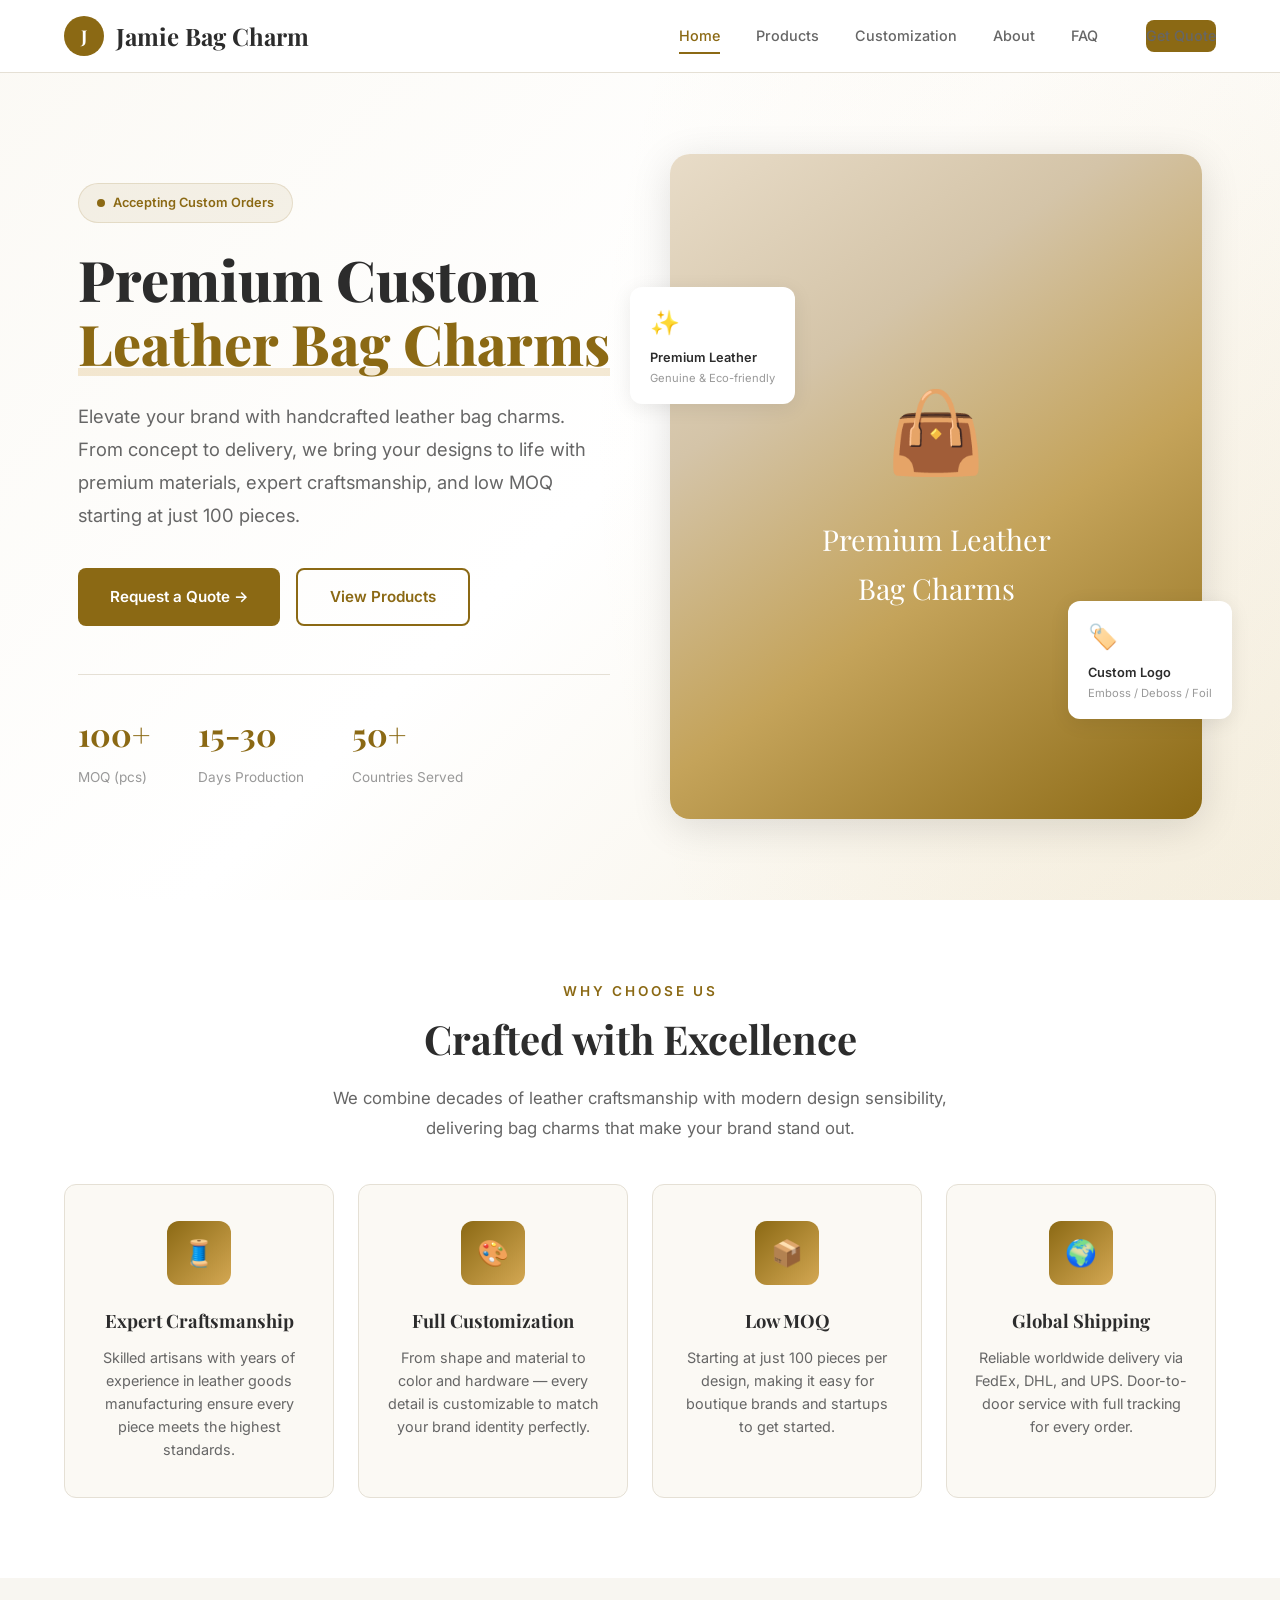
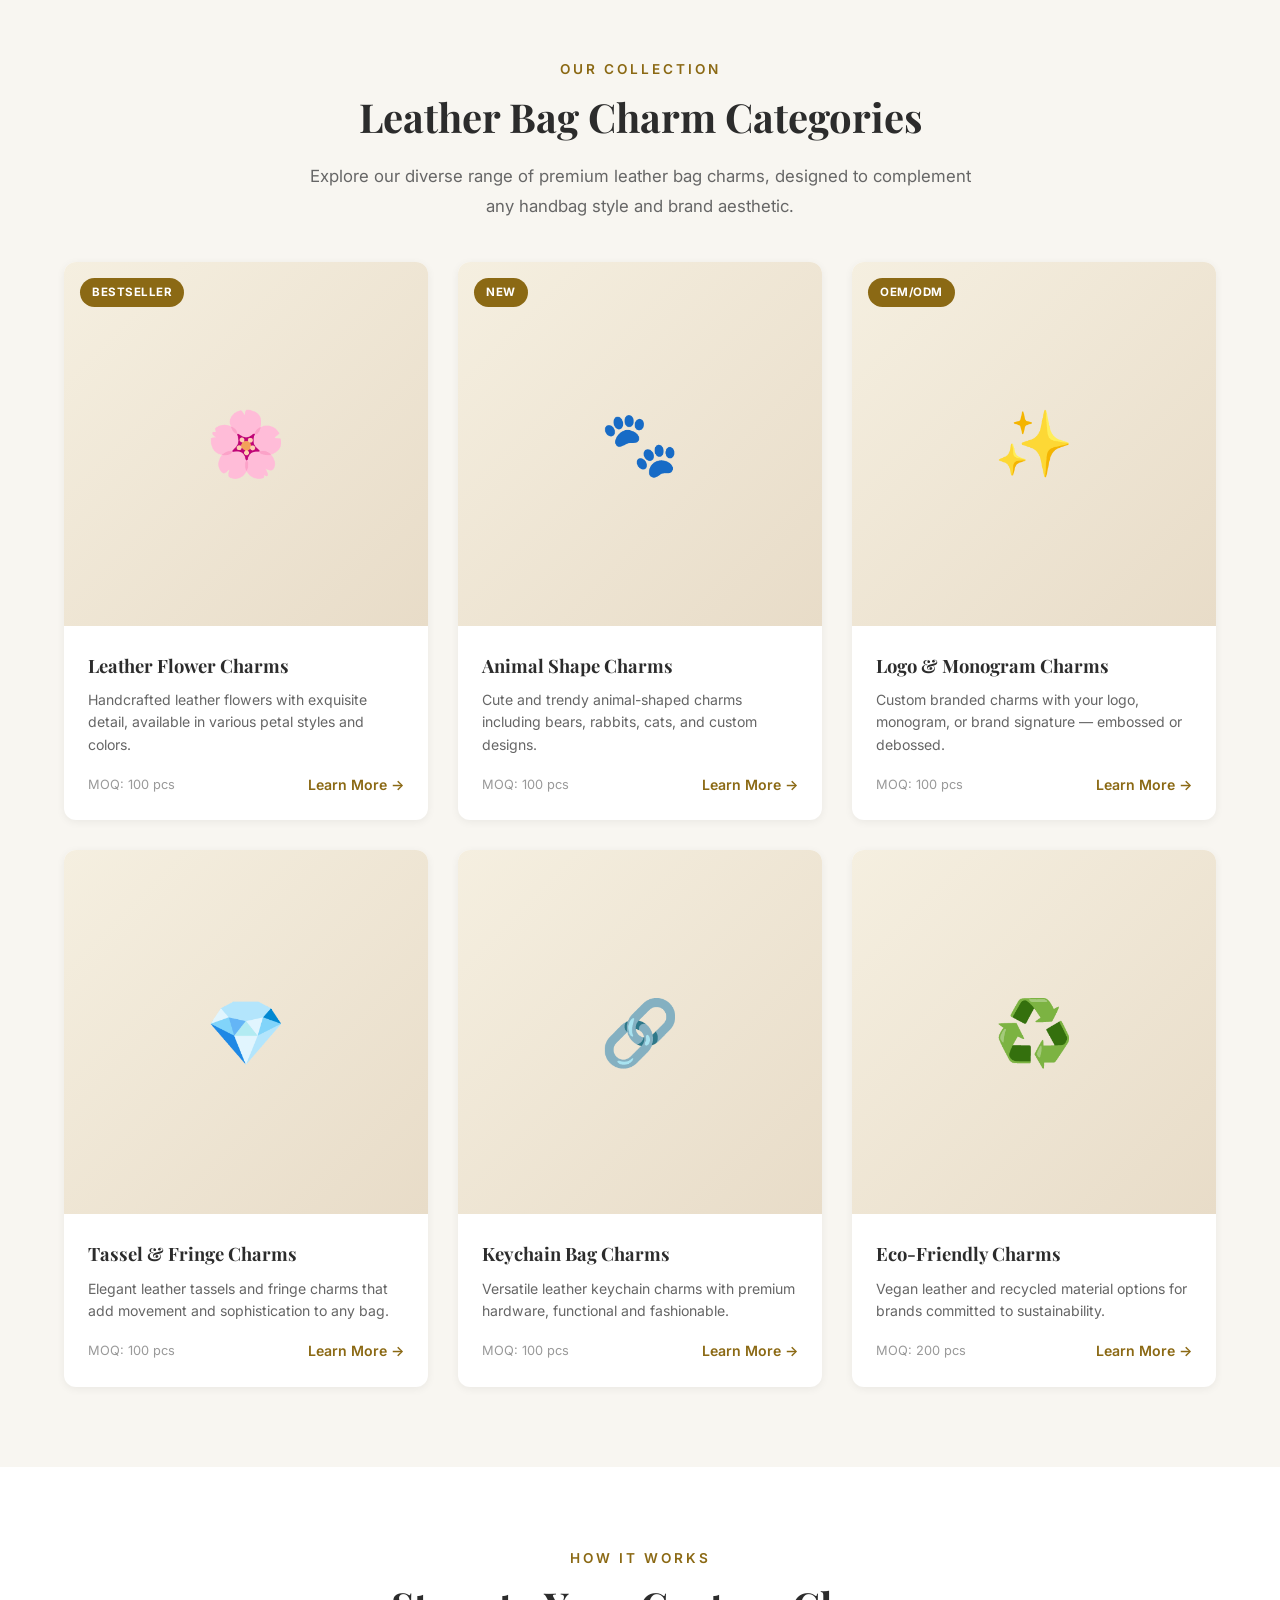
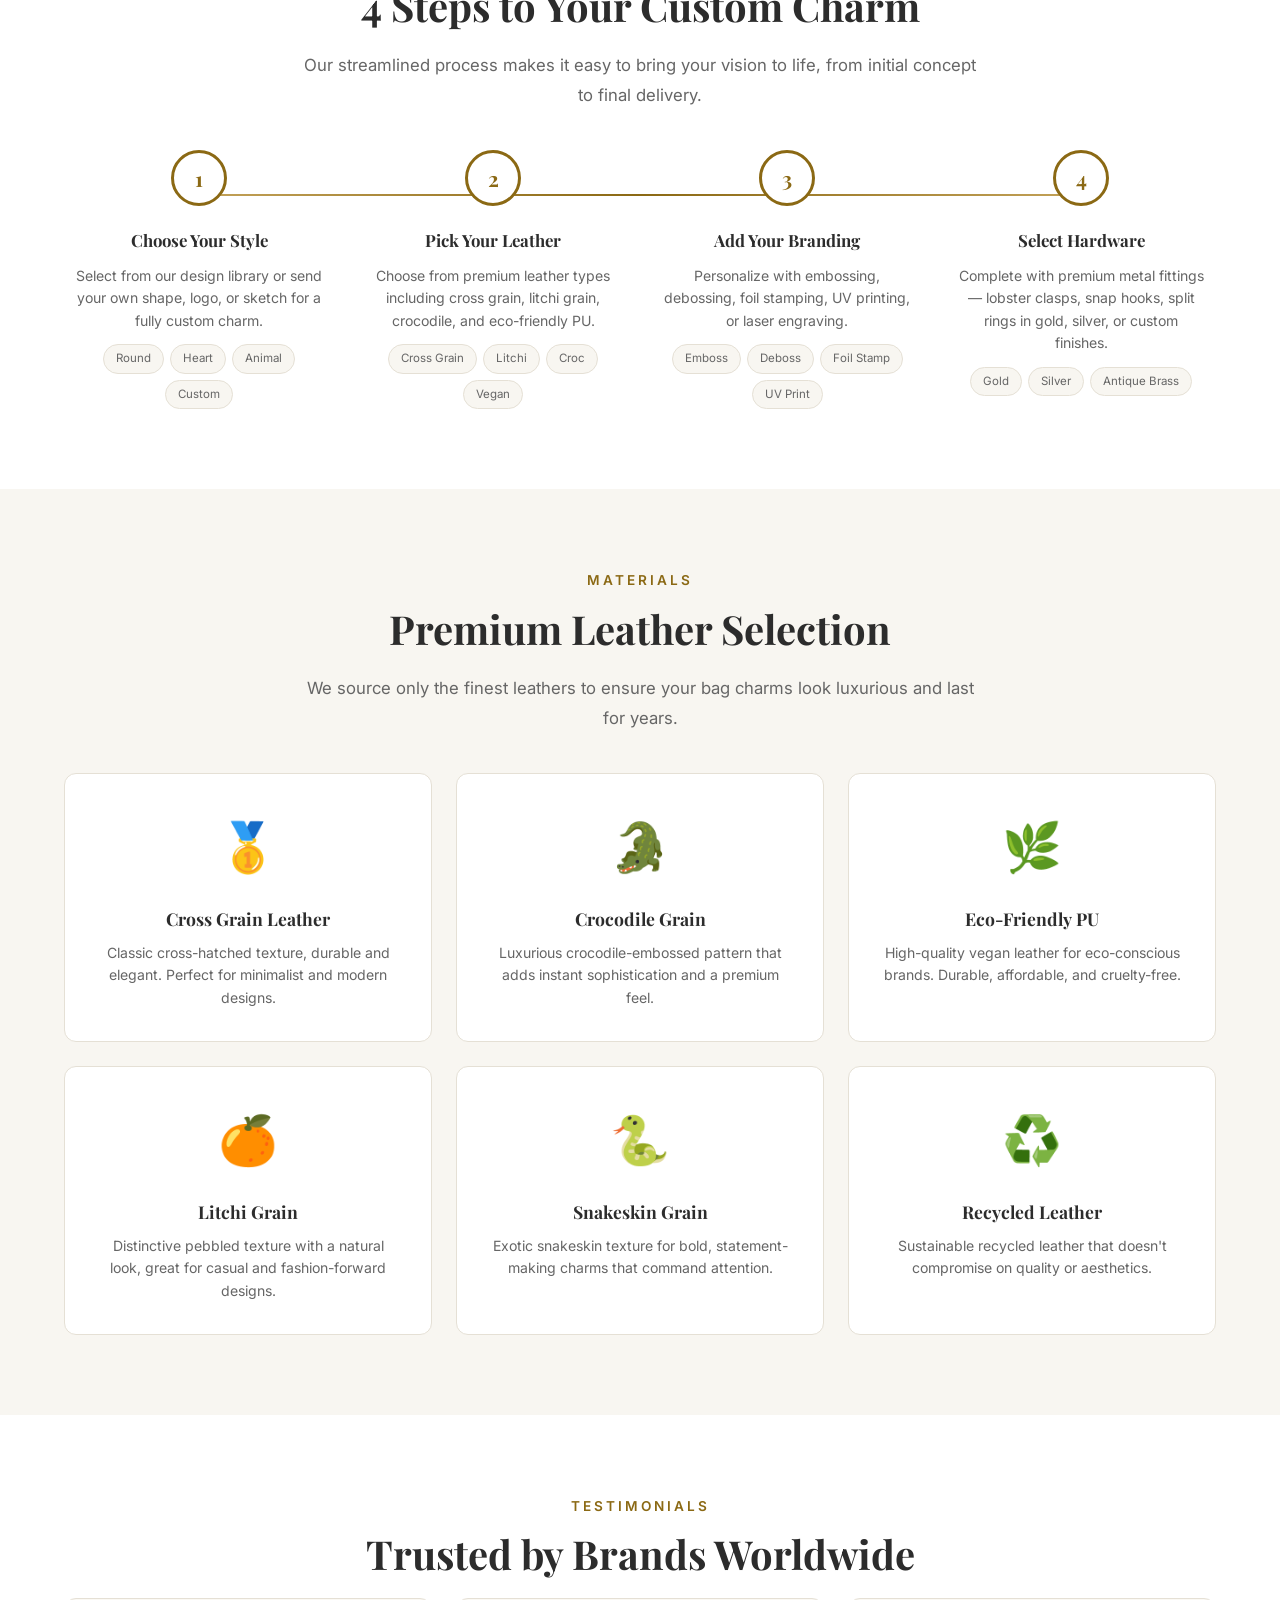
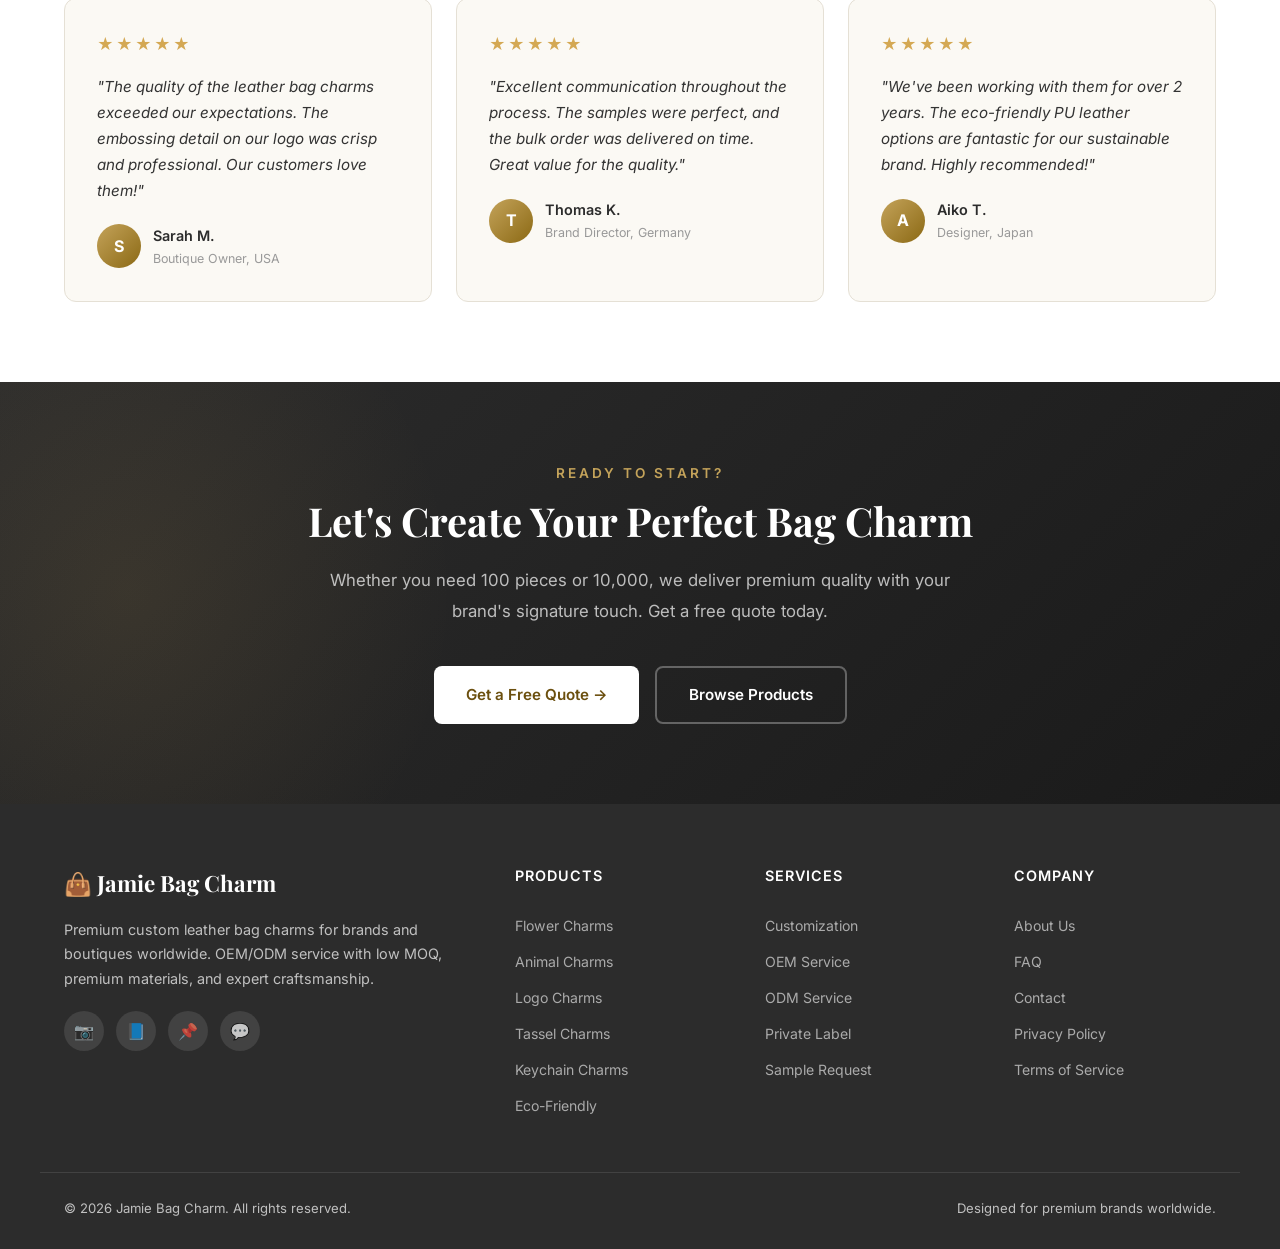
==== index.html @ ebcf49f4 "Add website files" ====
<!DOCTYPE html>
<html lang="en">
<head>
  <meta charset="UTF-8">
  <meta name="viewport" content="width=device-width, initial-scale=1.0">
  <title>Jamie Bag Charm — Premium Custom Leather Bag Charms</title>
  <meta name="description" content="Jamie Bag Charm offers premium custom leather bag charms with OEM/ODM service. Low MOQ from 100 pcs. Wholesale pricing, worldwide shipping.">
  <link rel="preconnect" href="https://fonts.googleapis.com">
  <link rel="preconnect" href="https://fonts.gstatic.com" crossorigin>
  <link href="https://fonts.googleapis.com/css2?family=Inter:wght@400;500;600;700&family=Playfair+Display:wght@600;700;800&display=swap" rel="stylesheet">
  <link rel="stylesheet" href="css/style.css">
</head>
<body>

  <!-- Header -->
  <header class="header" id="header">
    <nav class="nav container">
      <a href="index.html" class="nav-logo">
        <div class="logo-icon">J</div>
        Jamie Bag Charm
      </a>
      <div class="nav-links">
        <a href="index.html" class="active">Home</a>
        <a href="products.html">Products</a>
        <a href="customization.html">Customization</a>
        <a href="about.html">About</a>
        <a href="faq.html">FAQ</a>
        <a href="contact.html" class="btn btn-primary nav-cta">Get Quote</a>
      </div>
      <button class="mobile-toggle" onclick="toggleMobile()">☰</button>
    </nav>
  </header>

  <!-- Hero -->
  <section class="hero">
    <div class="container hero-content">
      <div class="hero-text">
        <div class="hero-badge">
          <span class="dot"></span>
          Accepting Custom Orders
        </div>
        <h1>Premium Custom<br><span class="highlight">Leather Bag Charms</span></h1>
        <p class="hero-desc">
          Elevate your brand with handcrafted leather bag charms. From concept to delivery, we bring your designs to life with premium materials, expert craftsmanship, and low MOQ starting at just 100 pieces.
        </p>
        <div class="hero-buttons">
          <a href="contact.html" class="btn btn-primary">Request a Quote →</a>
          <a href="products.html" class="btn btn-outline">View Products</a>
        </div>
        <div class="hero-stats">
          <div class="hero-stat">
            <div class="number">100+</div>
            <div class="label">MOQ (pcs)</div>
          </div>
          <div class="hero-stat">
            <div class="number">15-30</div>
            <div class="label">Days Production</div>
          </div>
          <div class="hero-stat">
            <div class="number">50+</div>
            <div class="label">Countries Served</div>
          </div>
        </div>
      </div>
      <div class="hero-visual">
        <div class="hero-image-wrapper">
          <div class="hero-image-placeholder">
            <div class="charm-icon">👜</div>
            <div>Premium Leather<br>Bag Charms</div>
          </div>
        </div>
        <div class="hero-float-card card-1">
          <div class="float-card-icon">✨</div>
          <div class="float-card-text">Premium Leather</div>
          <div class="float-card-sub">Genuine & Eco-friendly</div>
        </div>
        <div class="hero-float-card card-2">
          <div class="float-card-icon">🏷️</div>
          <div class="float-card-text">Custom Logo</div>
          <div class="float-card-sub">Emboss / Deboss / Foil</div>
        </div>
      </div>
    </div>
  </section>

  <!-- Features -->
  <section class="features section-padding">
    <div class="container text-center">
      <div class="section-subtitle">Why Choose Us</div>
      <h2 class="section-title">Crafted with Excellence</h2>
      <p class="section-desc">We combine decades of leather craftsmanship with modern design sensibility, delivering bag charms that make your brand stand out.</p>
    </div>
    <div class="container features-grid">
      <div class="feature-card">
        <div class="feature-icon">🧵</div>
        <h3>Expert Craftsmanship</h3>
        <p>Skilled artisans with years of experience in leather goods manufacturing ensure every piece meets the highest standards.</p>
      </div>
      <div class="feature-card">
        <div class="feature-icon">🎨</div>
        <h3>Full Customization</h3>
        <p>From shape and material to color and hardware — every detail is customizable to match your brand identity perfectly.</p>
      </div>
      <div class="feature-card">
        <div class="feature-icon">📦</div>
        <h3>Low MOQ</h3>
        <p>Starting at just 100 pieces per design, making it easy for boutique brands and startups to get started.</p>
      </div>
      <div class="feature-card">
        <div class="feature-icon">🌍</div>
        <h3>Global Shipping</h3>
        <p>Reliable worldwide delivery via FedEx, DHL, and UPS. Door-to-door service with full tracking for every order.</p>
      </div>
    </div>
  </section>

  <!-- Products Preview -->
  <section class="products section-padding">
    <div class="container text-center">
      <div class="section-subtitle">Our Collection</div>
      <h2 class="section-title">Leather Bag Charm Categories</h2>
      <p class="section-desc">Explore our diverse range of premium leather bag charms, designed to complement any handbag style and brand aesthetic.</p>
    </div>
    <div class="container products-grid">
      <div class="product-card">
        <div class="product-image">
          <span class="product-tag">BESTSELLER</span>
          🌸
        </div>
        <div class="product-info">
          <h3>Leather Flower Charms</h3>
          <p>Handcrafted leather flowers with exquisite detail, available in various petal styles and colors.</p>
          <div class="product-meta">
            <span class="product-moq">MOQ: 100 pcs</span>
            <a href="products.html" class="product-link">Learn More →</a>
          </div>
        </div>
      </div>
      <div class="product-card">
        <div class="product-image">
          <span class="product-tag">NEW</span>
          🐾
        </div>
        <div class="product-info">
          <h3>Animal Shape Charms</h3>
          <p>Cute and trendy animal-shaped charms including bears, rabbits, cats, and custom designs.</p>
          <div class="product-meta">
            <span class="product-moq">MOQ: 100 pcs</span>
            <a href="products.html" class="product-link">Learn More →</a>
          </div>
        </div>
      </div>
      <div class="product-card">
        <div class="product-image">
          <span class="product-tag">OEM/ODM</span>
          ✨
        </div>
        <div class="product-info">
          <h3>Logo & Monogram Charms</h3>
          <p>Custom branded charms with your logo, monogram, or brand signature — embossed or debossed.</p>
          <div class="product-meta">
            <span class="product-moq">MOQ: 100 pcs</span>
            <a href="products.html" class="product-link">Learn More →</a>
          </div>
        </div>
      </div>
      <div class="product-card">
        <div class="product-image">
          💎
        </div>
        <div class="product-info">
          <h3>Tassel & Fringe Charms</h3>
          <p>Elegant leather tassels and fringe charms that add movement and sophistication to any bag.</p>
          <div class="product-meta">
            <span class="product-moq">MOQ: 100 pcs</span>
            <a href="products.html" class="product-link">Learn More →</a>
          </div>
        </div>
      </div>
      <div class="product-card">
        <div class="product-image">
          🔗
        </div>
        <div class="product-info">
          <h3>Keychain Bag Charms</h3>
          <p>Versatile leather keychain charms with premium hardware, functional and fashionable.</p>
          <div class="product-meta">
            <span class="product-moq">MOQ: 100 pcs</span>
            <a href="products.html" class="product-link">Learn More →</a>
          </div>
        </div>
      </div>
      <div class="product-card">
        <div class="product-image">
          ♻️
        </div>
        <div class="product-info">
          <h3>Eco-Friendly Charms</h3>
          <p>Vegan leather and recycled material options for brands committed to sustainability.</p>
          <div class="product-meta">
            <span class="product-moq">MOQ: 200 pcs</span>
            <a href="products.html" class="product-link">Learn More →</a>
          </div>
        </div>
      </div>
    </div>
  </section>

  <!-- Customization Steps -->
  <section class="customization section-padding">
    <div class="container text-center">
      <div class="section-subtitle">How It Works</div>
      <h2 class="section-title">4 Steps to Your Custom Charm</h2>
      <p class="section-desc">Our streamlined process makes it easy to bring your vision to life, from initial concept to final delivery.</p>
    </div>
    <div class="container steps-grid">
      <div class="step-card">
        <div class="step-number">1</div>
        <h3>Choose Your Style</h3>
        <p>Select from our design library or send your own shape, logo, or sketch for a fully custom charm.</p>
        <div class="step-options">
          <span class="step-option-tag">Round</span>
          <span class="step-option-tag">Heart</span>
          <span class="step-option-tag">Animal</span>
          <span class="step-option-tag">Custom</span>
        </div>
      </div>
      <div class="step-card">
        <div class="step-number">2</div>
        <h3>Pick Your Leather</h3>
        <p>Choose from premium leather types including cross grain, litchi grain, crocodile, and eco-friendly PU.</p>
        <div class="step-options">
          <span class="step-option-tag">Cross Grain</span>
          <span class="step-option-tag">Litchi</span>
          <span class="step-option-tag">Croc</span>
          <span class="step-option-tag">Vegan</span>
        </div>
      </div>
      <div class="step-card">
        <div class="step-number">3</div>
        <h3>Add Your Branding</h3>
        <p>Personalize with embossing, debossing, foil stamping, UV printing, or laser engraving.</p>
        <div class="step-options">
          <span class="step-option-tag">Emboss</span>
          <span class="step-option-tag">Deboss</span>
          <span class="step-option-tag">Foil Stamp</span>
          <span class="step-option-tag">UV Print</span>
        </div>
      </div>
      <div class="step-card">
        <div class="step-number">4</div>
        <h3>Select Hardware</h3>
        <p>Complete with premium metal fittings — lobster clasps, snap hooks, split rings in gold, silver, or custom finishes.</p>
        <div class="step-options">
          <span class="step-option-tag">Gold</span>
          <span class="step-option-tag">Silver</span>
          <span class="step-option-tag">Antique Brass</span>
        </div>
      </div>
    </div>
  </section>

  <!-- Materials -->
  <section class="materials section-padding">
    <div class="container text-center">
      <div class="section-subtitle">Materials</div>
      <h2 class="section-title">Premium Leather Selection</h2>
      <p class="section-desc">We source only the finest leathers to ensure your bag charms look luxurious and last for years.</p>
    </div>
    <div class="container materials-grid">
      <div class="material-card">
        <div class="material-icon">🥇</div>
        <h3>Cross Grain Leather</h3>
        <p>Classic cross-hatched texture, durable and elegant. Perfect for minimalist and modern designs.</p>
      </div>
      <div class="material-card">
        <div class="material-icon">🐊</div>
        <h3>Crocodile Grain</h3>
        <p>Luxurious crocodile-embossed pattern that adds instant sophistication and a premium feel.</p>
      </div>
      <div class="material-card">
        <div class="material-icon">🌿</div>
        <h3>Eco-Friendly PU</h3>
        <p>High-quality vegan leather for eco-conscious brands. Durable, affordable, and cruelty-free.</p>
      </div>
      <div class="material-card">
        <div class="material-icon">🍊</div>
        <h3>Litchi Grain</h3>
        <p>Distinctive pebbled texture with a natural look, great for casual and fashion-forward designs.</p>
      </div>
      <div class="material-card">
        <div class="material-icon">🐍</div>
        <h3>Snakeskin Grain</h3>
        <p>Exotic snakeskin texture for bold, statement-making charms that command attention.</p>
      </div>
      <div class="material-card">
        <div class="material-icon">♻️</div>
        <h3>Recycled Leather</h3>
        <p>Sustainable recycled leather that doesn't compromise on quality or aesthetics.</p>
      </div>
    </div>
  </section>

  <!-- Testimonials -->
  <section class="testimonials section-padding">
    <div class="container text-center">
      <div class="section-subtitle">Testimonials</div>
      <h2 class="section-title">Trusted by Brands Worldwide</h2>
    </div>
    <div class="container testimonials-grid">
      <div class="testimonial-card">
        <div class="testimonial-stars">★★★★★</div>
        <p class="testimonial-text">"The quality of the leather bag charms exceeded our expectations. The embossing detail on our logo was crisp and professional. Our customers love them!"</p>
        <div class="testimonial-author">
          <div class="testimonial-avatar">S</div>
          <div>
            <div class="testimonial-name">Sarah M.</div>
            <div class="testimonial-role">Boutique Owner, USA</div>
          </div>
        </div>
      </div>
      <div class="testimonial-card">
        <div class="testimonial-stars">★★★★★</div>
        <p class="testimonial-text">"Excellent communication throughout the process. The samples were perfect, and the bulk order was delivered on time. Great value for the quality."</p>
        <div class="testimonial-author">
          <div class="testimonial-avatar">T</div>
          <div>
            <div class="testimonial-name">Thomas K.</div>
            <div class="testimonial-role">Brand Director, Germany</div>
          </div>
        </div>
      </div>
      <div class="testimonial-card">
        <div class="testimonial-stars">★★★★★</div>
        <p class="testimonial-text">"We've been working with them for over 2 years. The eco-friendly PU leather options are fantastic for our sustainable brand. Highly recommended!"</p>
        <div class="testimonial-author">
          <div class="testimonial-avatar">A</div>
          <div>
            <div class="testimonial-name">Aiko T.</div>
            <div class="testimonial-role">Designer, Japan</div>
          </div>
        </div>
      </div>
    </div>
  </section>

  <!-- CTA Section -->
  <section class="cta-section section-padding">
    <div class="container text-center" style="position:relative;z-index:1">
      <div class="section-subtitle" style="color:var(--color-primary-light)">Ready to Start?</div>
      <h2 class="section-title">Let's Create Your Perfect Bag Charm</h2>
      <p class="section-desc">Whether you need 100 pieces or 10,000, we deliver premium quality with your brand's signature touch. Get a free quote today.</p>
      <div class="cta-buttons">
        <a href="contact.html" class="btn btn-white">Get a Free Quote →</a>
        <a href="products.html" class="btn btn-outline" style="border-color:rgba(255,255,255,0.3);color:white">Browse Products</a>
      </div>
    </div>
  </section>

  <!-- Footer -->
  <footer class="footer">
    <div class="container footer-grid">
      <div class="footer-brand">
        <div class="footer-logo">👜 Jamie Bag Charm</div>
        <p>Premium custom leather bag charms for brands and boutiques worldwide. OEM/ODM service with low MOQ, premium materials, and expert craftsmanship.</p>
        <div class="footer-social">
          <a href="#" title="Instagram">📷</a>
          <a href="#" title="Facebook">📘</a>
          <a href="#" title="Pinterest">📌</a>
          <a href="#" title="WhatsApp">💬</a>
        </div>
      </div>
      <div class="footer-col">
        <h4>Products</h4>
        <a href="products.html">Flower Charms</a>
        <a href="products.html">Animal Charms</a>
        <a href="products.html">Logo Charms</a>
        <a href="products.html">Tassel Charms</a>
        <a href="products.html">Keychain Charms</a>
        <a href="products.html">Eco-Friendly</a>
      </div>
      <div class="footer-col">
        <h4>Services</h4>
        <a href="customization.html">Customization</a>
        <a href="customization.html">OEM Service</a>
        <a href="customization.html">ODM Service</a>
        <a href="customization.html">Private Label</a>
        <a href="contact.html">Sample Request</a>
      </div>
      <div class="footer-col">
        <h4>Company</h4>
        <a href="about.html">About Us</a>
        <a href="faq.html">FAQ</a>
        <a href="contact.html">Contact</a>
        <a href="#">Privacy Policy</a>
        <a href="#">Terms of Service</a>
      </div>
    </div>
    <div class="container footer-bottom">
      <span>© 2026 Jamie Bag Charm. All rights reserved.</span>
      <span>Designed for premium brands worldwide.</span>
    </div>
  </footer>

  <script src="js/main.js"></script>
</body>
</html>
---- css/style.css ----
/* ============================================
   Jamie Bag Charm - Premium Leather Bag Charms
   Style Sheet
   ============================================ */

/* ---------- CSS Variables ---------- */
:root {
  --color-primary: #8B6914;
  --color-primary-dark: #6B4F0E;
  --color-primary-light: #C4A35A;
  --color-secondary: #2C2C2C;
  --color-accent: #D4A853;
  --color-bg: #FFFFFF;
  --color-bg-alt: #F8F6F1;
  --color-bg-warm: #FBF9F4;
  --color-text: #333333;
  --color-text-light: #666666;
  --color-text-muted: #999999;
  --color-border: #E5E0D5;
  --color-white: #FFFFFF;
  --font-heading: 'Playfair Display', Georgia, 'Times New Roman', serif;
  --font-body: 'Inter', 'Segoe UI', 'Helvetica Neue', Arial, sans-serif;
  --shadow-sm: 0 2px 8px rgba(0,0,0,0.06);
  --shadow-md: 0 4px 20px rgba(0,0,0,0.08);
  --shadow-lg: 0 8px 40px rgba(0,0,0,0.12);
  --radius-sm: 8px;
  --radius-md: 12px;
  --radius-lg: 20px;
  --transition: 0.3s ease;
}

/* ---------- Reset & Base ---------- */
*, *::before, *::after { box-sizing: border-box; margin: 0; padding: 0; }

html {
  scroll-behavior: smooth;
  font-size: 16px;
}

body {
  font-family: var(--font-body);
  color: var(--color-text);
  background: var(--color-bg);
  line-height: 1.7;
  -webkit-font-smoothing: antialiased;
}

a { color: var(--color-primary); text-decoration: none; transition: color var(--transition); }
a:hover { color: var(--color-primary-dark); }

img { max-width: 100%; height: auto; display: block; }

ul, ol { list-style: none; }

/* ---------- Utility ---------- */
.container {
  max-width: 1200px;
  margin: 0 auto;
  padding: 0 24px;
}

.section-padding {
  padding: 80px 0;
}

.text-center { text-align: center; }

.section-subtitle {
  font-family: var(--font-body);
  font-size: 0.85rem;
  font-weight: 600;
  letter-spacing: 3px;
  text-transform: uppercase;
  color: var(--color-primary);
  margin-bottom: 12px;
}

.section-title {
  font-family: var(--font-heading);
  font-size: 2.5rem;
  font-weight: 700;
  color: var(--color-secondary);
  margin-bottom: 20px;
  line-height: 1.2;
}

.section-desc {
  font-size: 1.05rem;
  color: var(--color-text-light);
  max-width: 680px;
  margin: 0 auto 40px;
  line-height: 1.8;
}

/* ---------- Buttons ---------- */
.btn {
  display: inline-flex;
  align-items: center;
  gap: 8px;
  padding: 14px 32px;
  font-family: var(--font-body);
  font-size: 0.95rem;
  font-weight: 600;
  border: none;
  border-radius: var(--radius-sm);
  cursor: pointer;
  transition: all var(--transition);
  text-decoration: none;
}

.btn-primary {
  background: var(--color-primary);
  color: var(--color-white);
}
.btn-primary:hover {
  background: var(--color-primary-dark);
  color: var(--color-white);
  transform: translateY(-2px);
  box-shadow: var(--shadow-md);
}

.btn-outline {
  background: transparent;
  color: var(--color-primary);
  border: 2px solid var(--color-primary);
}
.btn-outline:hover {
  background: var(--color-primary);
  color: var(--color-white);
  transform: translateY(-2px);
}

.btn-white {
  background: var(--color-white);
  color: var(--color-primary-dark);
}
.btn-white:hover {
  background: var(--color-bg-warm);
  transform: translateY(-2px);
  box-shadow: var(--shadow-md);
}

/* ---------- Header / Navigation ---------- */
.header {
  position: fixed;
  top: 0;
  left: 0;
  right: 0;
  z-index: 1000;
  background: rgba(255,255,255,0.97);
  backdrop-filter: blur(12px);
  border-bottom: 1px solid var(--color-border);
  transition: all var(--transition);
}

.header.scrolled {
  box-shadow: var(--shadow-sm);
}

.nav {
  display: flex;
  align-items: center;
  justify-content: space-between;
  height: 72px;
}

.nav-logo {
  display: flex;
  align-items: center;
  gap: 12px;
  font-family: var(--font-heading);
  font-size: 1.5rem;
  font-weight: 700;
  color: var(--color-secondary);
}

.nav-logo .logo-icon {
  width: 40px;
  height: 40px;
  background: var(--color-primary);
  border-radius: 50%;
  display: flex;
  align-items: center;
  justify-content: center;
  color: white;
  font-size: 1.1rem;
}

.nav-links {
  display: flex;
  align-items: center;
  gap: 36px;
}

.nav-links a {
  font-size: 0.9rem;
  font-weight: 500;
  color: var(--color-text-light);
  position: relative;
  padding: 4px 0;
}

.nav-links a::after {
  content: '';
  position: absolute;
  bottom: -2px;
  left: 0;
  width: 0;
  height: 2px;
  background: var(--color-primary);
  transition: width var(--transition);
}

.nav-links a:hover,
.nav-links a.active {
  color: var(--color-primary);
}

.nav-links a:hover::after,
.nav-links a.active::after {
  width: 100%;
}

.nav-cta {
  margin-left: 12px;
}

.mobile-toggle {
  display: none;
  background: none;
  border: none;
  font-size: 1.5rem;
  color: var(--color-secondary);
  cursor: pointer;
}

/* ---------- Hero Section ---------- */
.hero {
  position: relative;
  min-height: 100vh;
  display: flex;
  align-items: center;
  background: linear-gradient(135deg, var(--color-bg-warm) 0%, var(--color-bg) 50%, #F5EFE0 100%);
  overflow: hidden;
  padding-top: 72px;
}

.hero::before {
  content: '';
  position: absolute;
  top: -50%;
  right: -20%;
  width: 80%;
  height: 200%;
  background: radial-gradient(ellipse, rgba(212,168,83,0.08) 0%, transparent 60%);
  pointer-events: none;
}

.hero-content {
  display: grid;
  grid-template-columns: 1fr 1fr;
  gap: 60px;
  align-items: center;
}

.hero-text {
  position: relative;
  z-index: 2;
}

.hero-badge {
  display: inline-flex;
  align-items: center;
  gap: 8px;
  background: rgba(139,105,20,0.08);
  border: 1px solid rgba(139,105,20,0.15);
  border-radius: 50px;
  padding: 8px 18px;
  font-size: 0.8rem;
  font-weight: 600;
  color: var(--color-primary);
  margin-bottom: 24px;
}

.hero-badge .dot {
  width: 8px;
  height: 8px;
  background: var(--color-primary);
  border-radius: 50%;
  animation: pulse 2s infinite;
}

@keyframes pulse {
  0%, 100% { opacity: 1; }
  50% { opacity: 0.4; }
}

.hero h1 {
  font-family: var(--font-heading);
  font-size: 3.5rem;
  font-weight: 800;
  color: var(--color-secondary);
  line-height: 1.15;
  margin-bottom: 24px;
}

.hero h1 .highlight {
  color: var(--color-primary);
  position: relative;
}

.hero h1 .highlight::after {
  content: '';
  position: absolute;
  bottom: 4px;
  left: 0;
  width: 100%;
  height: 8px;
  background: rgba(212,168,83,0.25);
  z-index: -1;
}

.hero-desc {
  font-size: 1.15rem;
  color: var(--color-text-light);
  line-height: 1.8;
  margin-bottom: 36px;
  max-width: 520px;
}

.hero-buttons {
  display: flex;
  gap: 16px;
  margin-bottom: 48px;
}

.hero-stats {
  display: flex;
  gap: 48px;
  padding-top: 32px;
  border-top: 1px solid var(--color-border);
}

.hero-stat .number {
  font-family: var(--font-heading);
  font-size: 2rem;
  font-weight: 700;
  color: var(--color-primary);
}

.hero-stat .label {
  font-size: 0.85rem;
  color: var(--color-text-muted);
  margin-top: 4px;
}

.hero-visual {
  position: relative;
  z-index: 2;
}

.hero-image-wrapper {
  position: relative;
  border-radius: var(--radius-lg);
  overflow: hidden;
  box-shadow: var(--shadow-lg);
}

.hero-image-placeholder {
  width: 100%;
  aspect-ratio: 4/5;
  background: linear-gradient(145deg, #E8DCC8 0%, #D4C4A8 30%, #C4A35A 60%, #8B6914 100%);
  display: flex;
  flex-direction: column;
  align-items: center;
  justify-content: center;
  color: white;
  font-family: var(--font-heading);
  font-size: 1.8rem;
  text-align: center;
  padding: 40px;
}

.hero-image-placeholder .charm-icon {
  font-size: 5rem;
  margin-bottom: 20px;
}

.hero-float-card {
  position: absolute;
  background: var(--color-white);
  border-radius: var(--radius-md);
  padding: 16px 20px;
  box-shadow: var(--shadow-md);
  animation: float 3s ease-in-out infinite;
}

.hero-float-card.card-1 {
  top: 20%;
  left: -40px;
  animation-delay: 0s;
}

.hero-float-card.card-2 {
  bottom: 15%;
  right: -30px;
  animation-delay: 1.5s;
}

@keyframes float {
  0%, 100% { transform: translateY(0); }
  50% { transform: translateY(-10px); }
}

.float-card-icon {
  font-size: 1.5rem;
  margin-bottom: 4px;
}

.float-card-text {
  font-size: 0.8rem;
  font-weight: 600;
  color: var(--color-secondary);
}

.float-card-sub {
  font-size: 0.7rem;
  color: var(--color-text-muted);
}

/* ---------- Features Section ---------- */
.features {
  background: var(--color-bg);
}

.features-grid {
  display: grid;
  grid-template-columns: repeat(4, 1fr);
  gap: 24px;
}

.feature-card {
  background: var(--color-bg-warm);
  border: 1px solid var(--color-border);
  border-radius: var(--radius-md);
  padding: 36px 28px;
  text-align: center;
  transition: all var(--transition);
}

.feature-card:hover {
  transform: translateY(-6px);
  box-shadow: var(--shadow-md);
  border-color: var(--color-primary-light);
}

.feature-icon {
  width: 64px;
  height: 64px;
  margin: 0 auto 20px;
  background: linear-gradient(135deg, var(--color-primary), var(--color-accent));
  border-radius: var(--radius-md);
  display: flex;
  align-items: center;
  justify-content: center;
  font-size: 1.6rem;
  color: white;
}

.feature-card h3 {
  font-family: var(--font-heading);
  font-size: 1.15rem;
  font-weight: 700;
  color: var(--color-secondary);
  margin-bottom: 10px;
}

.feature-card p {
  font-size: 0.9rem;
  color: var(--color-text-light);
  line-height: 1.6;
}

/* ---------- Products Section ---------- */
.products {
  background: var(--color-bg-alt);
}

.products-grid {
  display: grid;
  grid-template-columns: repeat(3, 1fr);
  gap: 30px;
}

.product-card {
  background: var(--color-white);
  border-radius: var(--radius-md);
  overflow: hidden;
  box-shadow: var(--shadow-sm);
  transition: all var(--transition);
}

.product-card:hover {
  transform: translateY(-8px);
  box-shadow: var(--shadow-lg);
}

.product-image {
  aspect-ratio: 1;
  background: linear-gradient(135deg, #F5EFE0 0%, #E8DCC8 100%);
  display: flex;
  align-items: center;
  justify-content: center;
  font-size: 4rem;
  position: relative;
  overflow: hidden;
}

.product-tag {
  position: absolute;
  top: 16px;
  left: 16px;
  background: var(--color-primary);
  color: white;
  font-size: 0.72rem;
  font-weight: 700;
  padding: 5px 12px;
  border-radius: 50px;
  letter-spacing: 0.5px;
}

.product-info {
  padding: 24px;
}

.product-info h3 {
  font-family: var(--font-heading);
  font-size: 1.15rem;
  font-weight: 700;
  color: var(--color-secondary);
  margin-bottom: 8px;
}

.product-info p {
  font-size: 0.88rem;
  color: var(--color-text-light);
  line-height: 1.6;
  margin-bottom: 16px;
}

.product-meta {
  display: flex;
  align-items: center;
  justify-content: space-between;
}

.product-moq {
  font-size: 0.8rem;
  color: var(--color-text-muted);
}

.product-link {
  font-size: 0.88rem;
  font-weight: 600;
  color: var(--color-primary);
  display: inline-flex;
  align-items: center;
  gap: 4px;
}

.product-link:hover { gap: 8px; }

/* ---------- Customization Steps ---------- */
.customization {
  background: var(--color-bg);
}

.steps-grid {
  display: grid;
  grid-template-columns: repeat(4, 1fr);
  gap: 24px;
  position: relative;
}

.steps-grid::before {
  content: '';
  position: absolute;
  top: 44px;
  left: 12.5%;
  right: 12.5%;
  height: 2px;
  background: linear-gradient(90deg, var(--color-primary-light), var(--color-primary), var(--color-primary-light));
  z-index: 0;
}

.step-card {
  position: relative;
  z-index: 1;
  text-align: center;
  padding: 0 12px;
}

.step-number {
  width: 56px;
  height: 56px;
  margin: 0 auto 20px;
  background: var(--color-white);
  border: 3px solid var(--color-primary);
  border-radius: 50%;
  display: flex;
  align-items: center;
  justify-content: center;
  font-family: var(--font-heading);
  font-size: 1.3rem;
  font-weight: 700;
  color: var(--color-primary);
}

.step-card h3 {
  font-family: var(--font-heading);
  font-size: 1.05rem;
  font-weight: 700;
  color: var(--color-secondary);
  margin-bottom: 10px;
}

.step-card p {
  font-size: 0.88rem;
  color: var(--color-text-light);
  line-height: 1.6;
}

.step-options {
  display: flex;
  flex-wrap: wrap;
  gap: 6px;
  justify-content: center;
  margin-top: 12px;
}

.step-option-tag {
  background: var(--color-bg-alt);
  border: 1px solid var(--color-border);
  border-radius: 50px;
  padding: 4px 12px;
  font-size: 0.72rem;
  color: var(--color-text-light);
}

/* ---------- Materials Section ---------- */
.materials {
  background: var(--color-bg-alt);
}

.materials-grid {
  display: grid;
  grid-template-columns: repeat(3, 1fr);
  gap: 24px;
}

.material-card {
  background: var(--color-white);
  border-radius: var(--radius-md);
  padding: 32px;
  text-align: center;
  border: 1px solid var(--color-border);
  transition: all var(--transition);
}

.material-card:hover {
  border-color: var(--color-primary-light);
  box-shadow: var(--shadow-md);
}

.material-icon {
  font-size: 3rem;
  margin-bottom: 16px;
}

.material-card h3 {
  font-family: var(--font-heading);
  font-size: 1.1rem;
  font-weight: 700;
  color: var(--color-secondary);
  margin-bottom: 8px;
}

.material-card p {
  font-size: 0.88rem;
  color: var(--color-text-light);
  line-height: 1.6;
}

/* ---------- Testimonials ---------- */
.testimonials {
  background: var(--color-bg);
}

.testimonials-grid {
  display: grid;
  grid-template-columns: repeat(3, 1fr);
  gap: 24px;
}

.testimonial-card {
  background: var(--color-bg-warm);
  border: 1px solid var(--color-border);
  border-radius: var(--radius-md);
  padding: 32px;
}

.testimonial-stars {
  color: var(--color-accent);
  font-size: 1rem;
  margin-bottom: 16px;
  letter-spacing: 2px;
}

.testimonial-text {
  font-size: 0.95rem;
  color: var(--color-text);
  line-height: 1.7;
  margin-bottom: 20px;
  font-style: italic;
}

.testimonial-author {
  display: flex;
  align-items: center;
  gap: 12px;
}

.testimonial-avatar {
  width: 44px;
  height: 44px;
  border-radius: 50%;
  background: linear-gradient(135deg, var(--color-primary-light), var(--color-primary));
  display: flex;
  align-items: center;
  justify-content: center;
  color: white;
  font-size: 1rem;
  font-weight: 700;
}

.testimonial-name {
  font-weight: 600;
  font-size: 0.9rem;
  color: var(--color-secondary);
}

.testimonial-role {
  font-size: 0.78rem;
  color: var(--color-text-muted);
}

/* ---------- CTA Section ---------- */
.cta-section {
  background: linear-gradient(135deg, var(--color-secondary) 0%, #1a1a1a 100%);
  color: var(--color-white);
  text-align: center;
  position: relative;
  overflow: hidden;
}

.cta-section::before {
  content: '';
  position: absolute;
  top: -50%;
  left: -20%;
  width: 60%;
  height: 200%;
  background: radial-gradient(ellipse, rgba(212,168,83,0.1) 0%, transparent 60%);
}

.cta-section .section-title {
  color: var(--color-white);
}

.cta-section .section-desc {
  color: rgba(255,255,255,0.7);
}

.cta-buttons {
  display: flex;
  gap: 16px;
  justify-content: center;
}

/* ---------- FAQ Section ---------- */
.faq-section {
  background: var(--color-bg-alt);
}

.faq-list {
  max-width: 800px;
  margin: 0 auto;
}

.faq-item {
  background: var(--color-white);
  border: 1px solid var(--color-border);
  border-radius: var(--radius-md);
  margin-bottom: 12px;
  overflow: hidden;
}

.faq-question {
  width: 100%;
  padding: 20px 24px;
  display: flex;
  align-items: center;
  justify-content: space-between;
  background: none;
  border: none;
  cursor: pointer;
  font-family: var(--font-body);
  font-size: 0.95rem;
  font-weight: 600;
  color: var(--color-secondary);
  text-align: left;
  transition: all var(--transition);
}

.faq-question:hover {
  color: var(--color-primary);
}

.faq-toggle {
  font-size: 1.2rem;
  transition: transform var(--transition);
  color: var(--color-primary);
}

.faq-item.active .faq-toggle {
  transform: rotate(45deg);
}

.faq-answer {
  max-height: 0;
  overflow: hidden;
  transition: max-height 0.4s ease;
}

.faq-answer-inner {
  padding: 0 24px 20px;
  font-size: 0.9rem;
  color: var(--color-text-light);
  line-height: 1.7;
}

.faq-item.active .faq-answer {
  max-height: 300px;
}

/* ---------- Footer ---------- */
.footer {
  background: var(--color-secondary);
  color: rgba(255,255,255,0.7);
  padding: 60px 0 30px;
}

.footer-grid {
  display: grid;
  grid-template-columns: 2fr 1fr 1fr 1fr;
  gap: 48px;
  margin-bottom: 48px;
}

.footer-brand .footer-logo {
  font-family: var(--font-heading);
  font-size: 1.4rem;
  font-weight: 700;
  color: var(--color-white);
  margin-bottom: 16px;
}

.footer-brand p {
  font-size: 0.9rem;
  line-height: 1.7;
  margin-bottom: 20px;
}

.footer-social {
  display: flex;
  gap: 12px;
}

.footer-social a {
  width: 40px;
  height: 40px;
  border-radius: 50%;
  background: rgba(255,255,255,0.1);
  display: flex;
  align-items: center;
  justify-content: center;
  color: rgba(255,255,255,0.7);
  font-size: 1rem;
  transition: all var(--transition);
}

.footer-social a:hover {
  background: var(--color-primary);
  color: white;
}

.footer-col h4 {
  font-size: 0.9rem;
  font-weight: 600;
  color: var(--color-white);
  margin-bottom: 20px;
  letter-spacing: 1px;
  text-transform: uppercase;
}

.footer-col a {
  display: block;
  font-size: 0.88rem;
  color: rgba(255,255,255,0.6);
  padding: 6px 0;
  transition: color var(--transition);
}

.footer-col a:hover {
  color: var(--color-primary-light);
}

.footer-bottom {
  border-top: 1px solid rgba(255,255,255,0.1);
  padding-top: 24px;
  display: flex;
  align-items: center;
  justify-content: space-between;
  font-size: 0.82rem;
}

/* ---------- Page Header (for inner pages) ---------- */
.page-header {
  background: linear-gradient(135deg, var(--color-bg-warm) 0%, #F5EFE0 100%);
  padding: 140px 0 60px;
  text-align: center;
}

.page-header h1 {
  font-family: var(--font-heading);
  font-size: 2.8rem;
  font-weight: 800;
  color: var(--color-secondary);
  margin-bottom: 16px;
}

.page-header p {
  font-size: 1.1rem;
  color: var(--color-text-light);
  max-width: 600px;
  margin: 0 auto;
}

.breadcrumb {
  display: flex;
  align-items: center;
  justify-content: center;
  gap: 8px;
  font-size: 0.85rem;
  color: var(--color-text-muted);
  margin-bottom: 20px;
}

.breadcrumb a {
  color: var(--color-text-muted);
}
.breadcrumb a:hover { color: var(--color-primary); }

/* ---------- Contact Form ---------- */
.contact-section {
  background: var(--color-bg);
}

.contact-grid {
  display: grid;
  grid-template-columns: 1fr 1fr;
  gap: 60px;
}

.contact-info h3 {
  font-family: var(--font-heading);
  font-size: 1.5rem;
  font-weight: 700;
  color: var(--color-secondary);
  margin-bottom: 20px;
}

.contact-info p {
  font-size: 0.95rem;
  color: var(--color-text-light);
  line-height: 1.8;
  margin-bottom: 32px;
}

.contact-detail {
  display: flex;
  align-items: flex-start;
  gap: 16px;
  margin-bottom: 24px;
}

.contact-detail-icon {
  width: 44px;
  height: 44px;
  background: var(--color-bg-alt);
  border-radius: var(--radius-sm);
  display: flex;
  align-items: center;
  justify-content: center;
  font-size: 1.1rem;
  flex-shrink: 0;
}

.contact-detail-text strong {
  display: block;
  font-size: 0.9rem;
  color: var(--color-secondary);
  margin-bottom: 4px;
}

.contact-detail-text span {
  font-size: 0.88rem;
  color: var(--color-text-light);
}

.contact-form {
  background: var(--color-bg-warm);
  border: 1px solid var(--color-border);
  border-radius: var(--radius-md);
  padding: 36px;
}

.form-group {
  margin-bottom: 20px;
}

.form-group label {
  display: block;
  font-size: 0.88rem;
  font-weight: 600;
  color: var(--color-secondary);
  margin-bottom: 8px;
}

.form-group input,
.form-group textarea,
.form-group select {
  width: 100%;
  padding: 12px 16px;
  border: 1px solid var(--color-border);
  border-radius: var(--radius-sm);
  font-family: var(--font-body);
  font-size: 0.9rem;
  color: var(--color-text);
  background: var(--color-white);
  transition: border-color var(--transition);
}

.form-group input:focus,
.form-group textarea:focus,
.form-group select:focus {
  outline: none;
  border-color: var(--color-primary);
}

.form-group textarea {
  resize: vertical;
  min-height: 120px;
}

.form-row {
  display: grid;
  grid-template-columns: 1fr 1fr;
  gap: 16px;
}

/* ---------- Responsive ---------- */
@media (max-width: 1024px) {
  .features-grid,
  .steps-grid {
    grid-template-columns: repeat(2, 1fr);
  }
  .steps-grid::before { display: none; }
  .hero-content { grid-template-columns: 1fr; text-align: center; }
  .hero-desc { margin: 0 auto 36px; }
  .hero-buttons { justify-content: center; }
  .hero-stats { justify-content: center; }
  .hero-visual { max-width: 500px; margin: 0 auto; }
}

@media (max-width: 768px) {
  .section-title { font-size: 2rem; }
  .hero h1 { font-size: 2.5rem; }
  .features-grid,
  .steps-grid,
  .materials-grid,
  .testimonials-grid,
  .products-grid { grid-template-columns: 1fr; }
  .nav-links { display: none; }
  .mobile-toggle { display: block; }
  .footer-grid { grid-template-columns: 1fr 1fr; gap: 32px; }
  .contact-grid { grid-template-columns: 1fr; }
  .hero-stats { flex-direction: column; gap: 20px; align-items: center; }
}

@media (max-width: 480px) {
  .hero h1 { font-size: 2rem; }
  .section-padding { padding: 48px 0; }
  .footer-grid { grid-template-columns: 1fr; }
  .form-row { grid-template-columns: 1fr; }
}
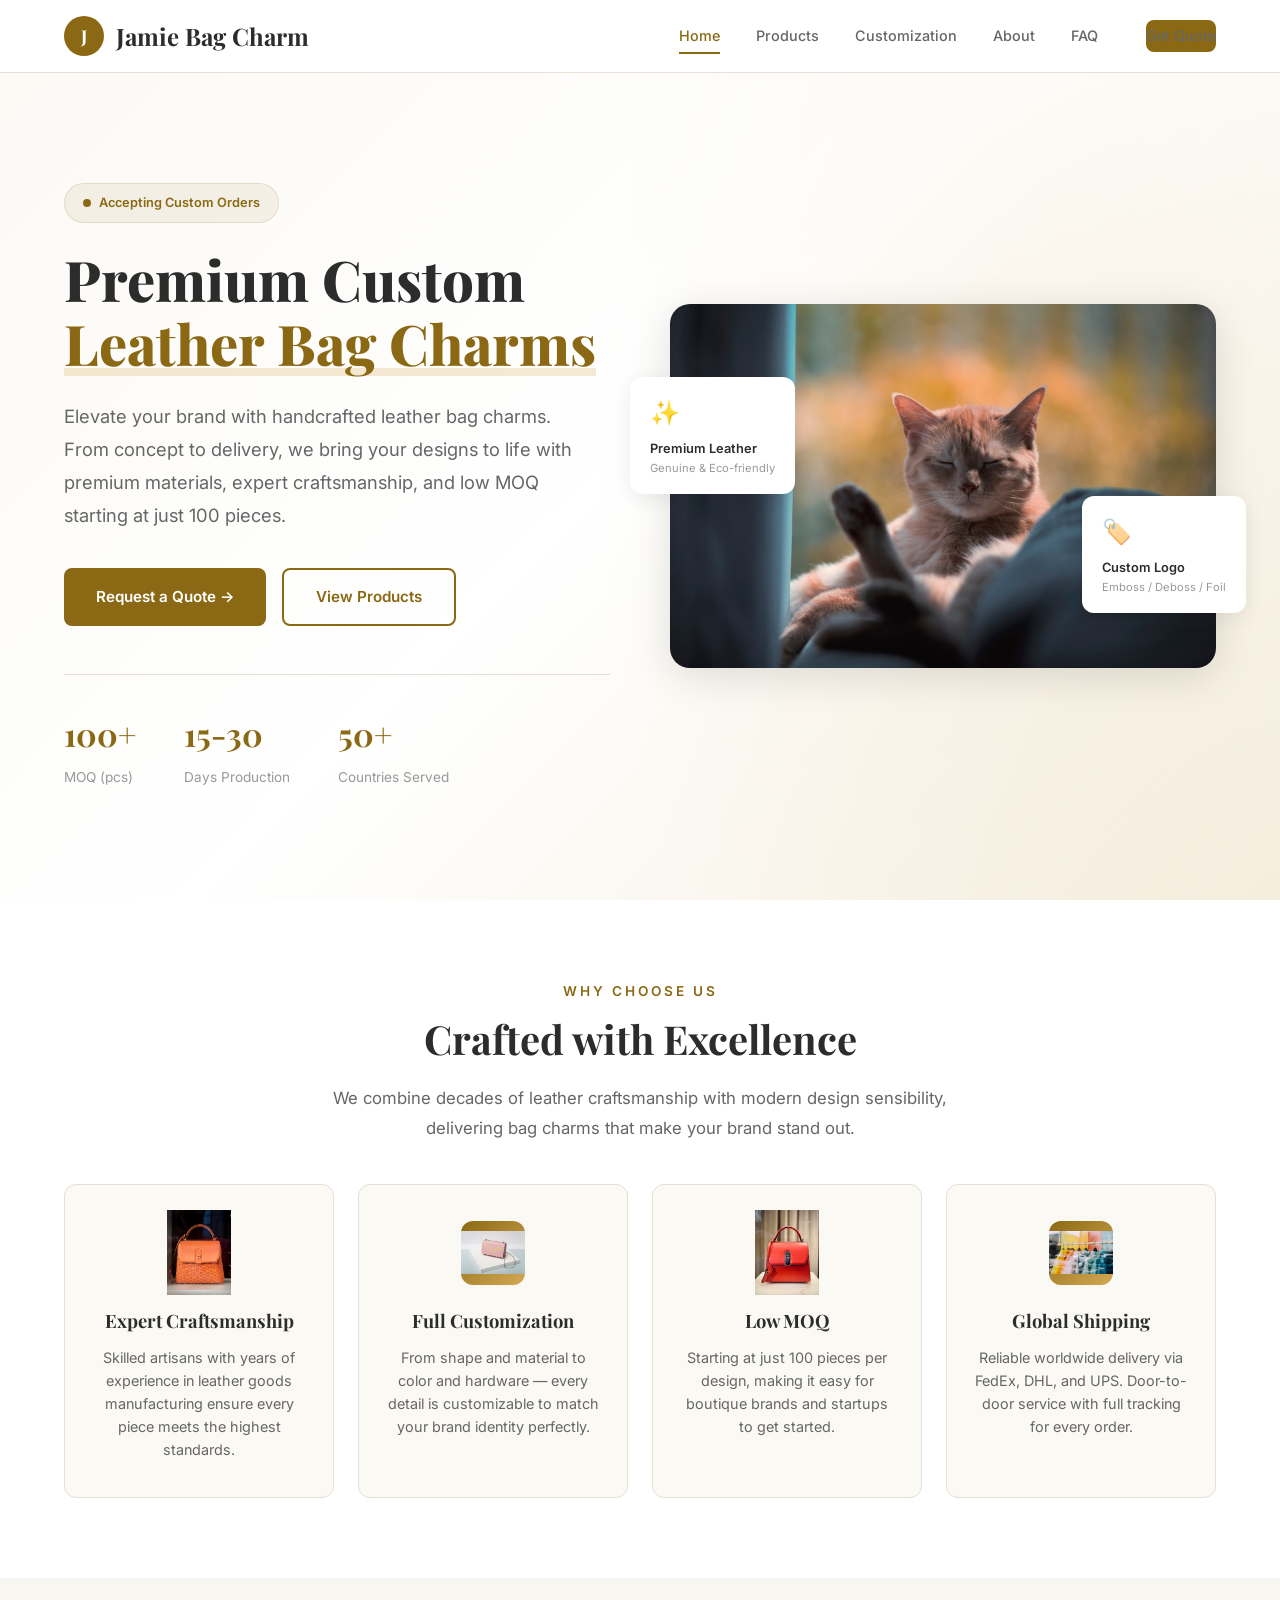
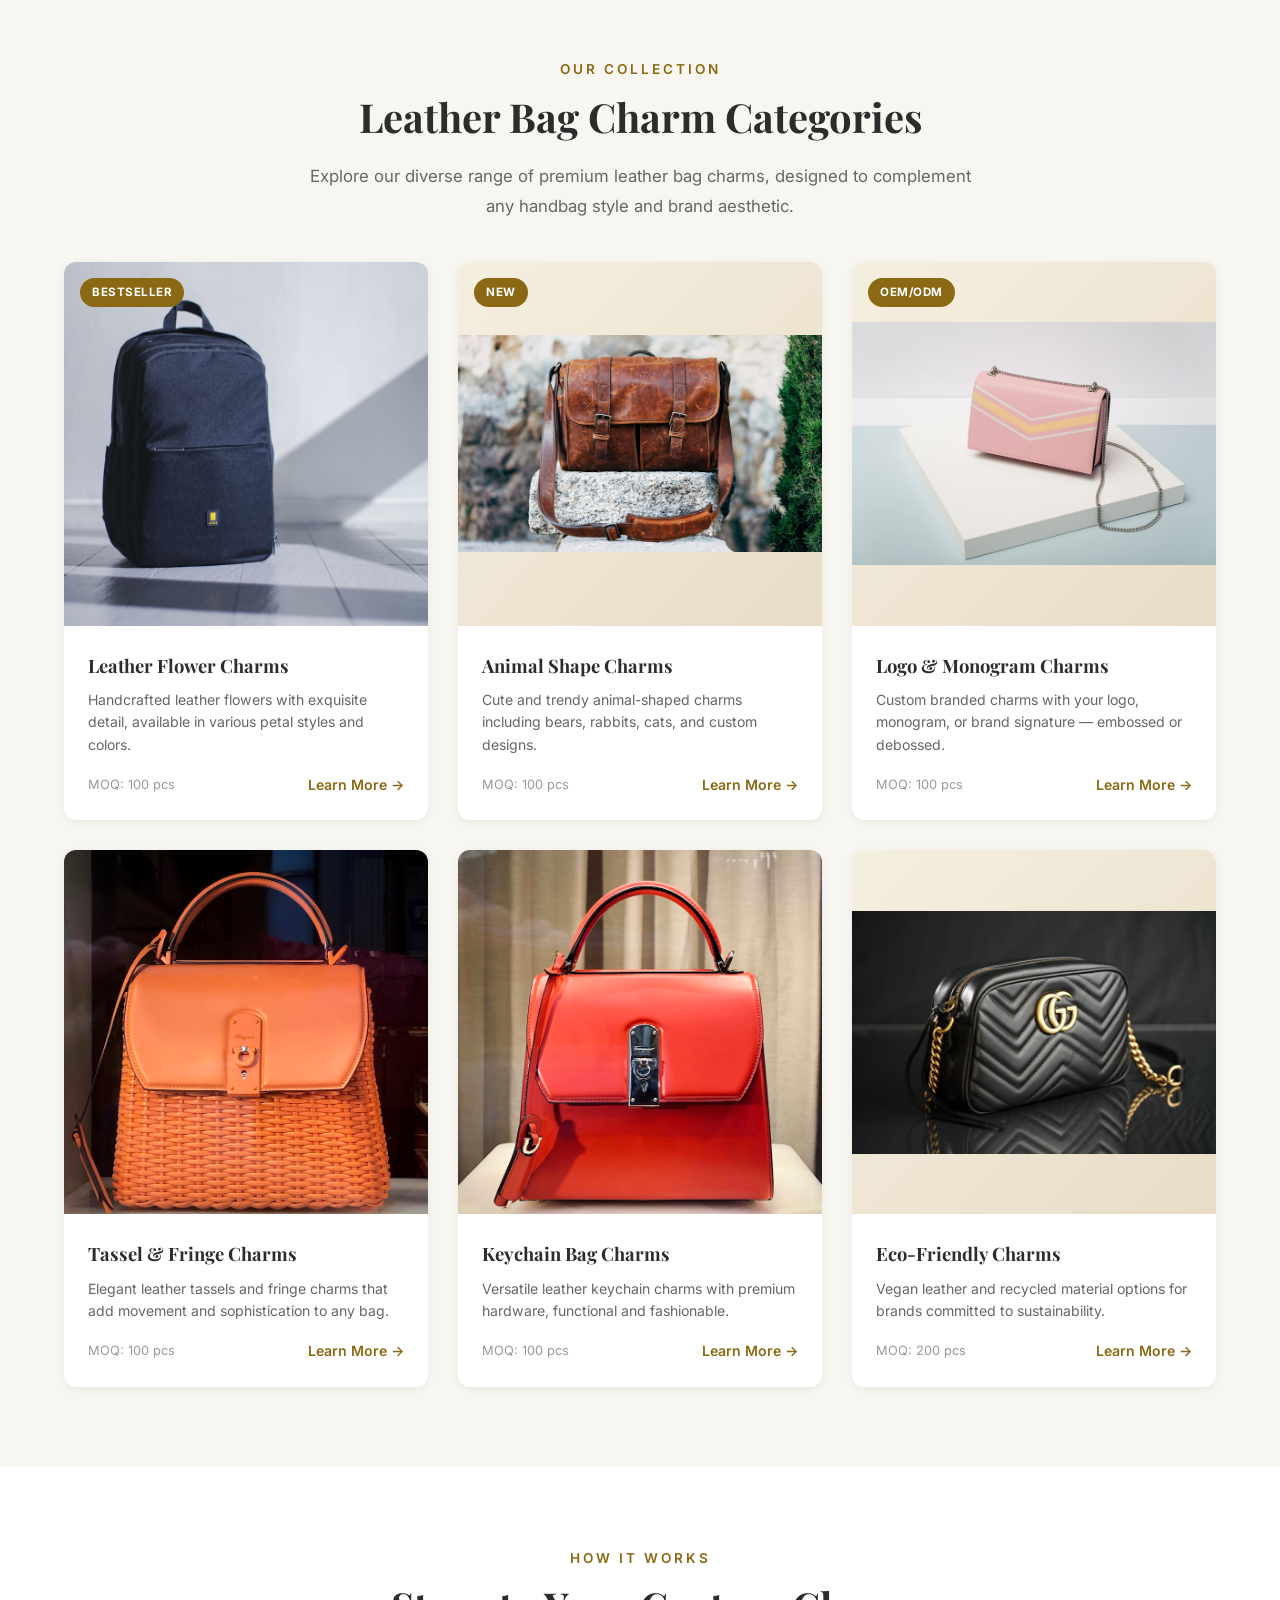
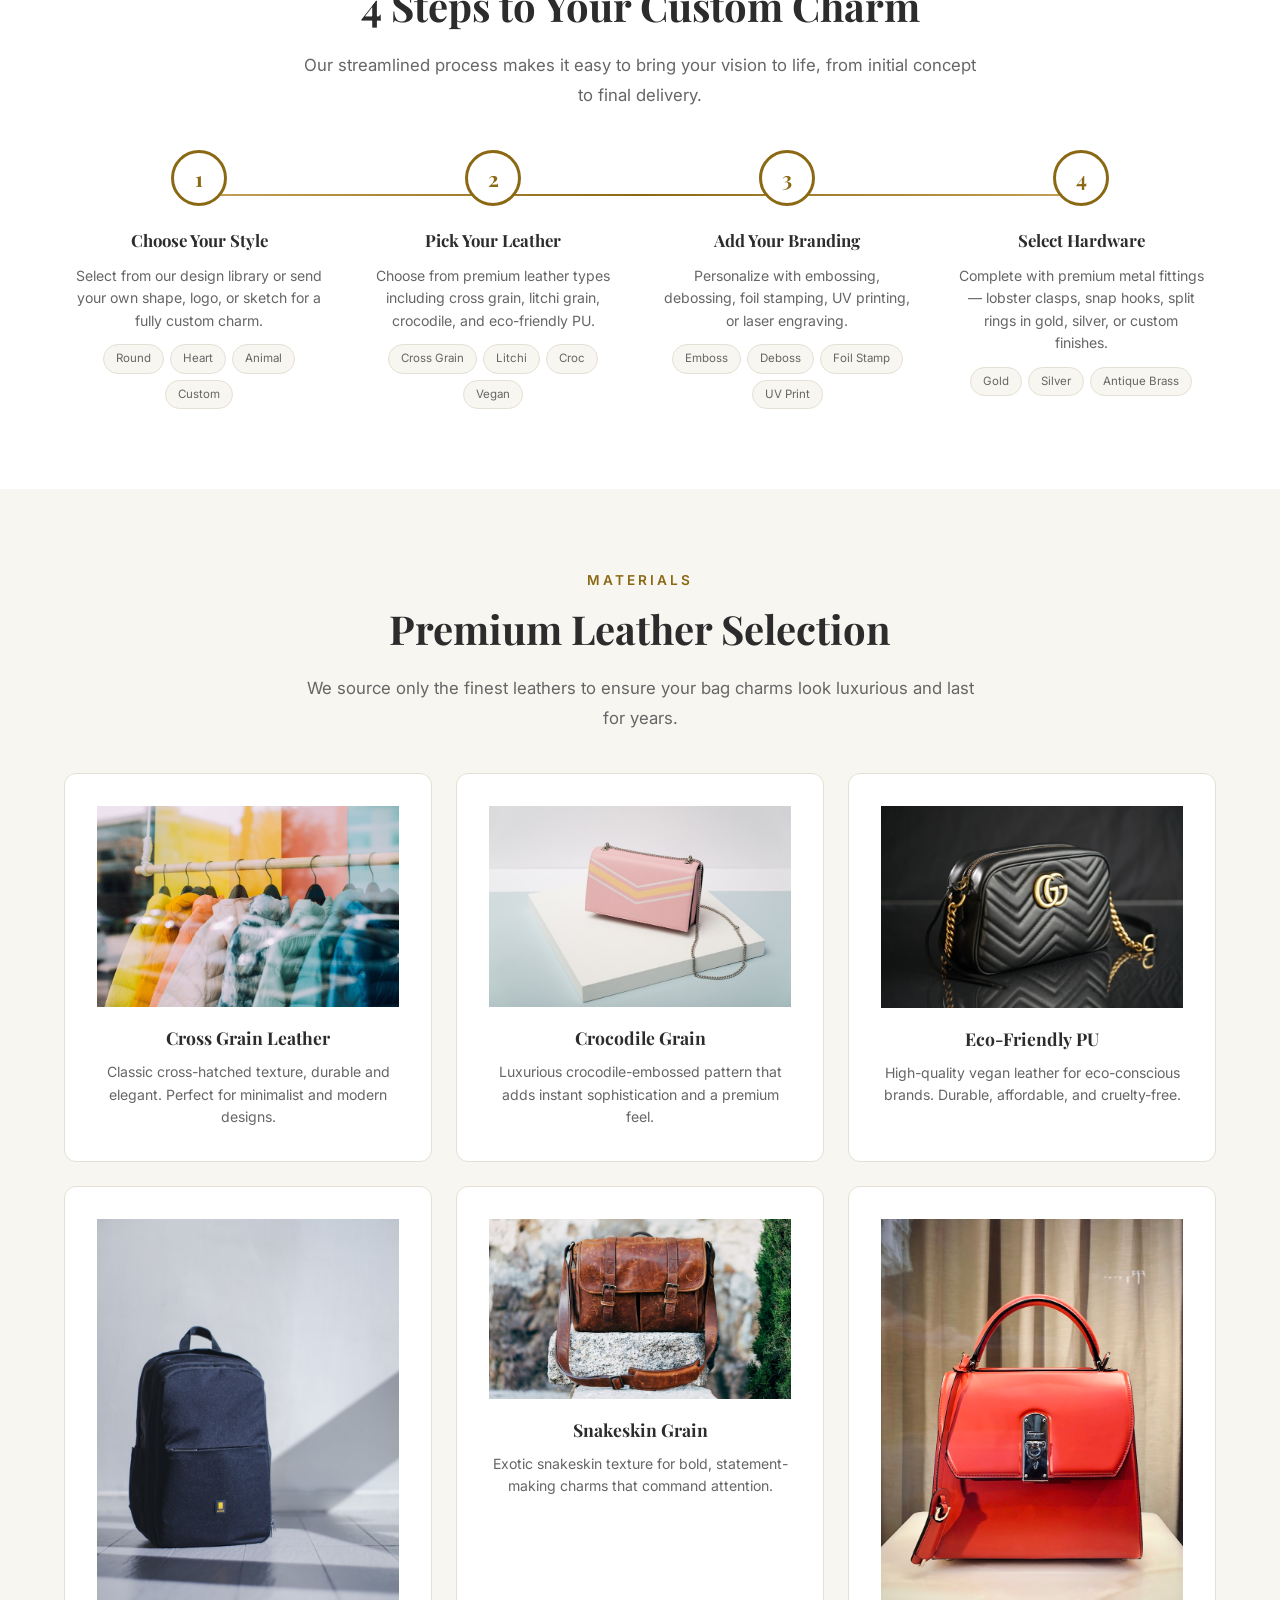
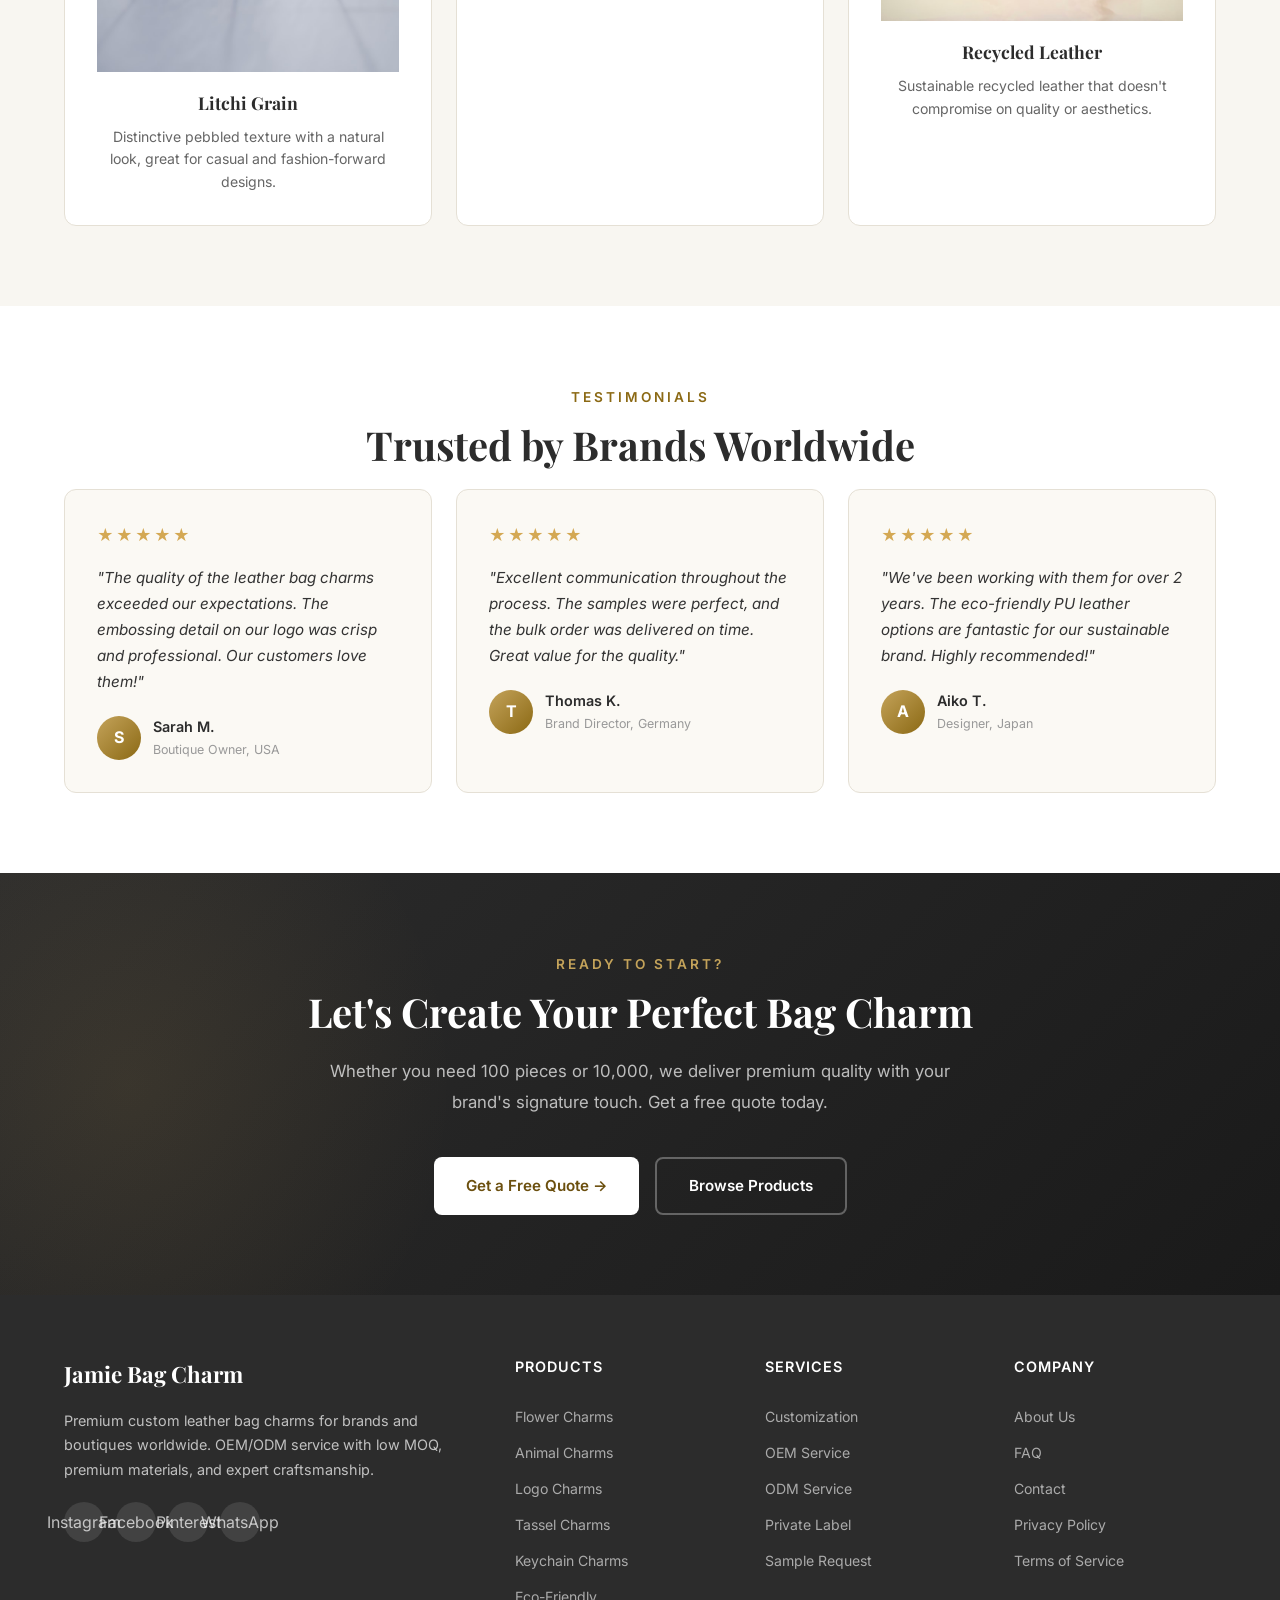
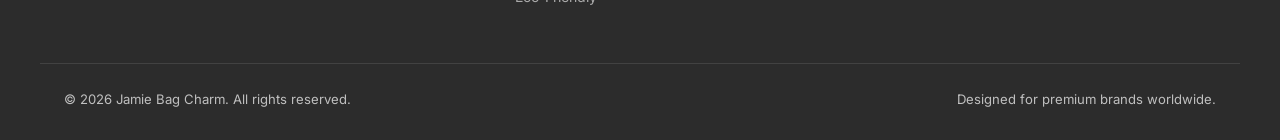
==== commit 4fb4c1b3: "Update index.html" ====
--- a/index.html
+++ b/index.html
@@ -64,10 +64,7 @@
       </div>
       <div class="hero-visual">
         <div class="hero-image-wrapper">
-          <div class="hero-image-placeholder">
-            <div class="charm-icon">👜</div>
-            <div>Premium Leather<br>Bag Charms</div>
-          </div>
+          <img src="images/bag-charm-5.jpg" alt="Premium Leather Bag Charms" class="hero-img">
         </div>
         <div class="hero-float-card card-1">
           <div class="float-card-icon">✨</div>
@@ -92,22 +89,22 @@
     </div>
     <div class="container features-grid">
       <div class="feature-card">
-        <div class="feature-icon">🧵</div>
+        <div class="feature-icon"><img src="images/tassel-charms-1.jpg" alt="Craftsmanship" class="feature-icon-img"></div>
         <h3>Expert Craftsmanship</h3>
         <p>Skilled artisans with years of experience in leather goods manufacturing ensure every piece meets the highest standards.</p>
       </div>
       <div class="feature-card">
-        <div class="feature-icon">🎨</div>
+        <div class="feature-icon"><img src="images/leather-goods-4.jpg" alt="Customization" class="feature-icon-img"></div>
         <h3>Full Customization</h3>
         <p>From shape and material to color and hardware — every detail is customizable to match your brand identity perfectly.</p>
       </div>
       <div class="feature-card">
-        <div class="feature-icon">📦</div>
+        <div class="feature-icon"><img src="images/leather-bags-2.jpg" alt="Low MOQ" class="feature-icon-img"></div>
         <h3>Low MOQ</h3>
         <p>Starting at just 100 pieces per design, making it easy for boutique brands and startups to get started.</p>
       </div>
       <div class="feature-card">
-        <div class="feature-icon">🌍</div>
+        <div class="feature-icon"><img src="images/luxury-leather-8.jpg" alt="Global Shipping" class="feature-icon-img"></div>
         <h3>Global Shipping</h3>
         <p>Reliable worldwide delivery via FedEx, DHL, and UPS. Door-to-door service with full tracking for every order.</p>
       </div>
@@ -125,7 +122,7 @@
       <div class="product-card">
         <div class="product-image">
           <span class="product-tag">BESTSELLER</span>
-          🌸
+          <img src="images/leather-tassel-6.jpg" alt="Leather Flower Charms">
         </div>
         <div class="product-info">
           <h3>Leather Flower Charms</h3>
@@ -139,7 +136,7 @@
       <div class="product-card">
         <div class="product-image">
           <span class="product-tag">NEW</span>
-          🐾
+          <img src="images/fashion-leather-7.jpg" alt="Animal Shape Charms">
         </div>
         <div class="product-info">
           <h3>Animal Shape Charms</h3>
@@ -153,7 +150,7 @@
       <div class="product-card">
         <div class="product-image">
           <span class="product-tag">OEM/ODM</span>
-          ✨
+          <img src="images/leather-goods-4.jpg" alt="Custom Logo Charms">
         </div>
         <div class="product-info">
           <h3>Logo & Monogram Charms</h3>
@@ -166,7 +163,7 @@
       </div>
       <div class="product-card">
         <div class="product-image">
-          💎
+          <img src="images/tassel-charms-1.jpg" alt="Tassel Charms">
         </div>
         <div class="product-info">
           <h3>Tassel & Fringe Charms</h3>
@@ -179,7 +176,7 @@
       </div>
       <div class="product-card">
         <div class="product-image">
-          🔗
+          <img src="images/leather-bags-2.jpg" alt="Keychain Charms">
         </div>
         <div class="product-info">
           <h3>Keychain Bag Charms</h3>
@@ -192,7 +189,7 @@
       </div>
       <div class="product-card">
         <div class="product-image">
-          ♻️
+          <img src="images/accessories-3.jpg" alt="Eco-Friendly Charms">
         </div>
         <div class="product-info">
           <h3>Eco-Friendly Charms</h3>
@@ -269,32 +266,32 @@
     </div>
     <div class="container materials-grid">
       <div class="material-card">
-        <div class="material-icon">🥇</div>
+        <div class="material-icon"><img src="images/luxury-leather-8.jpg" alt="Cross Grain Leather" class="material-icon-img"></div>
         <h3>Cross Grain Leather</h3>
         <p>Classic cross-hatched texture, durable and elegant. Perfect for minimalist and modern designs.</p>
       </div>
       <div class="material-card">
-        <div class="material-icon">🐊</div>
+        <div class="material-icon"><img src="images/leather-goods-4.jpg" alt="Crocodile Grain" class="material-icon-img"></div>
         <h3>Crocodile Grain</h3>
         <p>Luxurious crocodile-embossed pattern that adds instant sophistication and a premium feel.</p>
       </div>
       <div class="material-card">
-        <div class="material-icon">🌿</div>
+        <div class="material-icon"><img src="images/accessories-3.jpg" alt="Eco-Friendly PU" class="material-icon-img"></div>
         <h3>Eco-Friendly PU</h3>
         <p>High-quality vegan leather for eco-conscious brands. Durable, affordable, and cruelty-free.</p>
       </div>
       <div class="material-card">
-        <div class="material-icon">🍊</div>
+        <div class="material-icon"><img src="images/leather-tassel-6.jpg" alt="Litchi Grain" class="material-icon-img"></div>
         <h3>Litchi Grain</h3>
         <p>Distinctive pebbled texture with a natural look, great for casual and fashion-forward designs.</p>
       </div>
       <div class="material-card">
-        <div class="material-icon">🐍</div>
+        <div class="material-icon"><img src="images/fashion-leather-7.jpg" alt="Snakeskin Grain" class="material-icon-img"></div>
         <h3>Snakeskin Grain</h3>
         <p>Exotic snakeskin texture for bold, statement-making charms that command attention.</p>
       </div>
       <div class="material-card">
-        <div class="material-icon">♻️</div>
+        <div class="material-icon"><img src="images/leather-bags-2.jpg" alt="Recycled Leather" class="material-icon-img"></div>
         <h3>Recycled Leather</h3>
         <p>Sustainable recycled leather that doesn't compromise on quality or aesthetics.</p>
       </div>
@@ -361,13 +358,13 @@
   <footer class="footer">
     <div class="container footer-grid">
       <div class="footer-brand">
-        <div class="footer-logo">👜 Jamie Bag Charm</div>
+        <div class="footer-logo">Jamie Bag Charm</div>
         <p>Premium custom leather bag charms for brands and boutiques worldwide. OEM/ODM service with low MOQ, premium materials, and expert craftsmanship.</p>
         <div class="footer-social">
-          <a href="#" title="Instagram">📷</a>
-          <a href="#" title="Facebook">📘</a>
-          <a href="#" title="Pinterest">📌</a>
-          <a href="#" title="WhatsApp">💬</a>
+          <a href="#" title="Instagram">Instagram</a>
+          <a href="#" title="Facebook">Facebook</a>
+          <a href="#" title="Pinterest">Pinterest</a>
+          <a href="#" title="WhatsApp">WhatsApp</a>
         </div>
       </div>
       <div class="footer-col">
